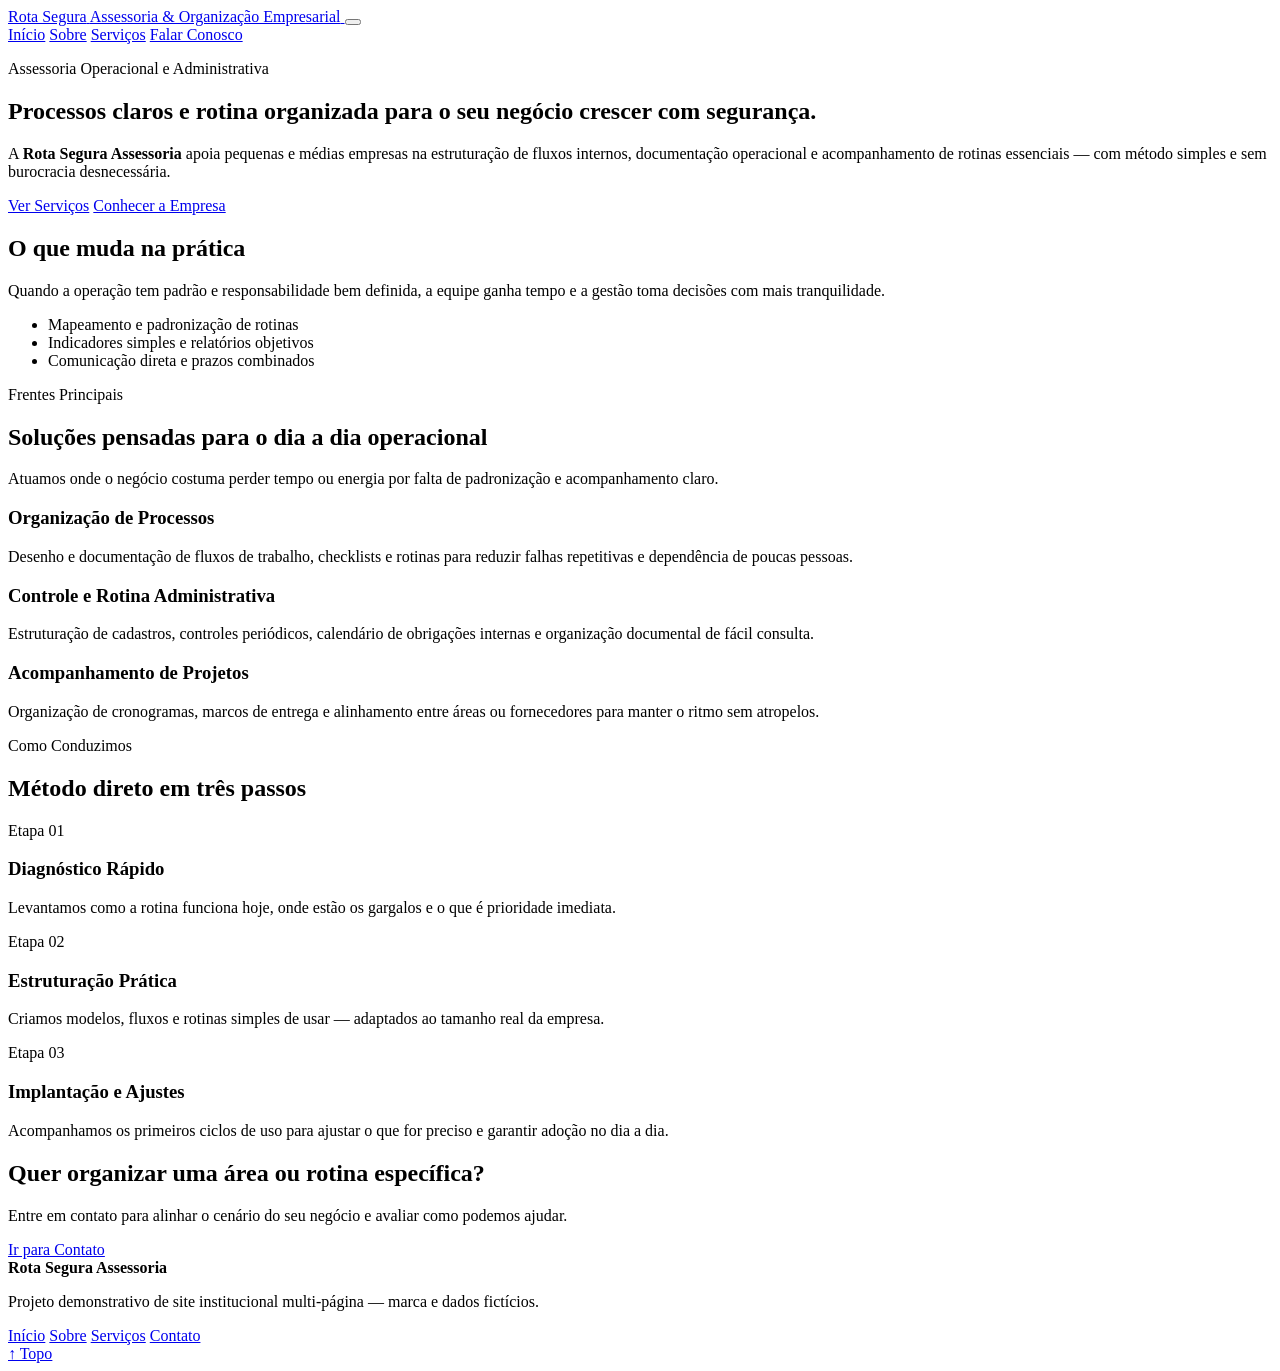
==== index.html @ ccd96f92 "Upload index.html" ====
<!DOCTYPE html>
<html lang="pt-BR">
<head>
  <meta charset="UTF-8" />
  <meta name="viewport" content="width=device-width, initial-scale=1.0" />
  <title>Rota Segura Assessoria | Organização e Apoio Empresarial</title>
  <meta
    name="description"
    content="Site institucional demonstrativo da Rota Segura Assessoria: organização de processos, rotina administrativa e apoio operacional para empresas e empreendedores."
  />
  <link rel="stylesheet" href="css/styles.css" />
</head>
<body id="topo">
  <header class="site-header">
    <div class="container header-inner">
      <a href="index.html" class="brand" aria-label="Rota Segura Assessoria - Página Inicial">
        <span class="brand-name">Rota Segura</span>
        <span class="brand-sub">Assessoria & Organização Empresarial</span>
      </a>

      <button
        class="nav-toggle"
        type="button"
        aria-label="Abrir menu de navegação"
        aria-expanded="false"
        aria-controls="main-nav"
      >
        <span></span>
        <span></span>
        <span></span>
      </button>

      <nav class="main-nav" id="main-nav" aria-label="Navegação principal">
        <a href="index.html">Início</a>
        <a href="sobre.html">Sobre</a>
        <a href="servicos.html">Serviços</a>
        <a href="contato.html" class="btn btn-sm btn-accent">Falar Conosco</a>
      </nav>
    </div>
  </header>

  <main>
    <section class="hero">
      <div class="container hero-grid">
        <div>
          <p class="eyebrow">Assessoria Operacional e Administrativa</p>
          <h1>Processos claros e rotina organizada para o seu negócio crescer com segurança.</h1>
          <p class="hero-lead">
            A <strong>Rota Segura Assessoria</strong> apoia pequenas e médias empresas na
            estruturação de fluxos internos, documentação operacional e acompanhamento de rotinas
            essenciais — com método simples e sem burocracia desnecessária.
          </p>
          <div class="hero-actions">
            <a href="servicos.html" class="btn btn-accent">Ver Serviços</a>
            <a href="sobre.html" class="btn btn-outline-light">Conhecer a Empresa</a>
          </div>
        </div>

        <aside class="hero-panel" aria-label="Destaques da assessoria">
          <h2>O que muda na prática</h2>
          <p>
            Quando a operação tem padrão e responsabilidade bem definida, a equipe ganha tempo e a
            gestão toma decisões com mais tranquilidade.
          </p>
          <ul class="checklist">
            <li>Mapeamento e padronização de rotinas</li>
            <li>Indicadores simples e relatórios objetivos</li>
            <li>Comunicação direta e prazos combinados</li>
          </ul>
        </aside>
      </div>
    </section>

    <section class="section">
      <div class="container">
        <div class="section-header">
          <p class="eyebrow">Frentes Principais</p>
          <h2>Soluções pensadas para o dia a dia operacional</h2>
          <p>
            Atuamos onde o negócio costuma perder tempo ou energia por falta de padronização e
            acompanhamento claro.
          </p>
        </div>

        <div class="grid-3">
          <article class="card">
            <h3>Organização de Processos</h3>
            <p>
              Desenho e documentação de fluxos de trabalho, checklists e rotinas para reduzir falhas
              repetitivas e dependência de poucas pessoas.
            </p>
          </article>

          <article class="card">
            <h3>Controle e Rotina Administrativa</h3>
            <p>
              Estruturação de cadastros, controles periódicos, calendário de obrigações internas e
              organização documental de fácil consulta.
            </p>
          </article>

          <article class="card">
            <h3>Acompanhamento de Projetos</h3>
            <p>
              Organização de cronogramas, marcos de entrega e alinhamento entre áreas ou
              fornecedores para manter o ritmo sem atropelos.
            </p>
          </article>
        </div>
      </div>
    </section>

    <section class="section section-alt">
      <div class="container">
        <div class="section-header">
          <p class="eyebrow">Como Conduzimos</p>
          <h2>Método direto em três passos</h2>
        </div>

        <div class="grid-3">
          <article class="card">
            <span class="step-badge">Etapa 01</span>
            <h3>Diagnóstico Rápido</h3>
            <p>
              Levantamos como a rotina funciona hoje, onde estão os gargalos e o que é prioridade
              imediata.
            </p>
          </article>

          <article class="card">
            <span class="step-badge">Etapa 02</span>
            <h3>Estruturação Prática</h3>
            <p>
              Criamos modelos, fluxos e rotinas simples de usar — adaptados ao tamanho real da
              empresa.
            </p>
          </article>

          <article class="card">
            <span class="step-badge">Etapa 03</span>
            <h3>Implantação e Ajustes</h3>
            <p>
              Acompanhamos os primeiros ciclos de uso para ajustar o que for preciso e garantir
              adoção no dia a dia.
            </p>
          </article>
        </div>
      </div>
    </section>

    <section class="cta-strip">
      <div class="container cta-strip-inner">
        <div>
          <h2>Quer organizar uma área ou rotina específica?</h2>
          <p>Entre em contato para alinhar o cenário do seu negócio e avaliar como podemos ajudar.</p>
        </div>
        <a href="contato.html" class="btn btn-accent">Ir para Contato</a>
      </div>
    </section>
  </main>

  <footer class="site-footer">
    <div class="container footer-grid">
      <div>
        <strong>Rota Segura Assessoria</strong>
        <p>Projeto demonstrativo de site institucional multi-página — marca e dados fictícios.</p>
      </div>
      <nav class="footer-links" aria-label="Links do rodapé">
        <a href="index.html">Início</a>
        <a href="sobre.html">Sobre</a>
        <a href="servicos.html">Serviços</a>
        <a href="contato.html">Contato</a>
      </nav>
    </div>
  </footer>

  <a href="#topo" class="back-to-top-float" id="back-to-top-float" aria-label="Voltar ao topo">
    ↑ Topo
  </a>

  <script src="js/script.js"></script>
</body>
</html>
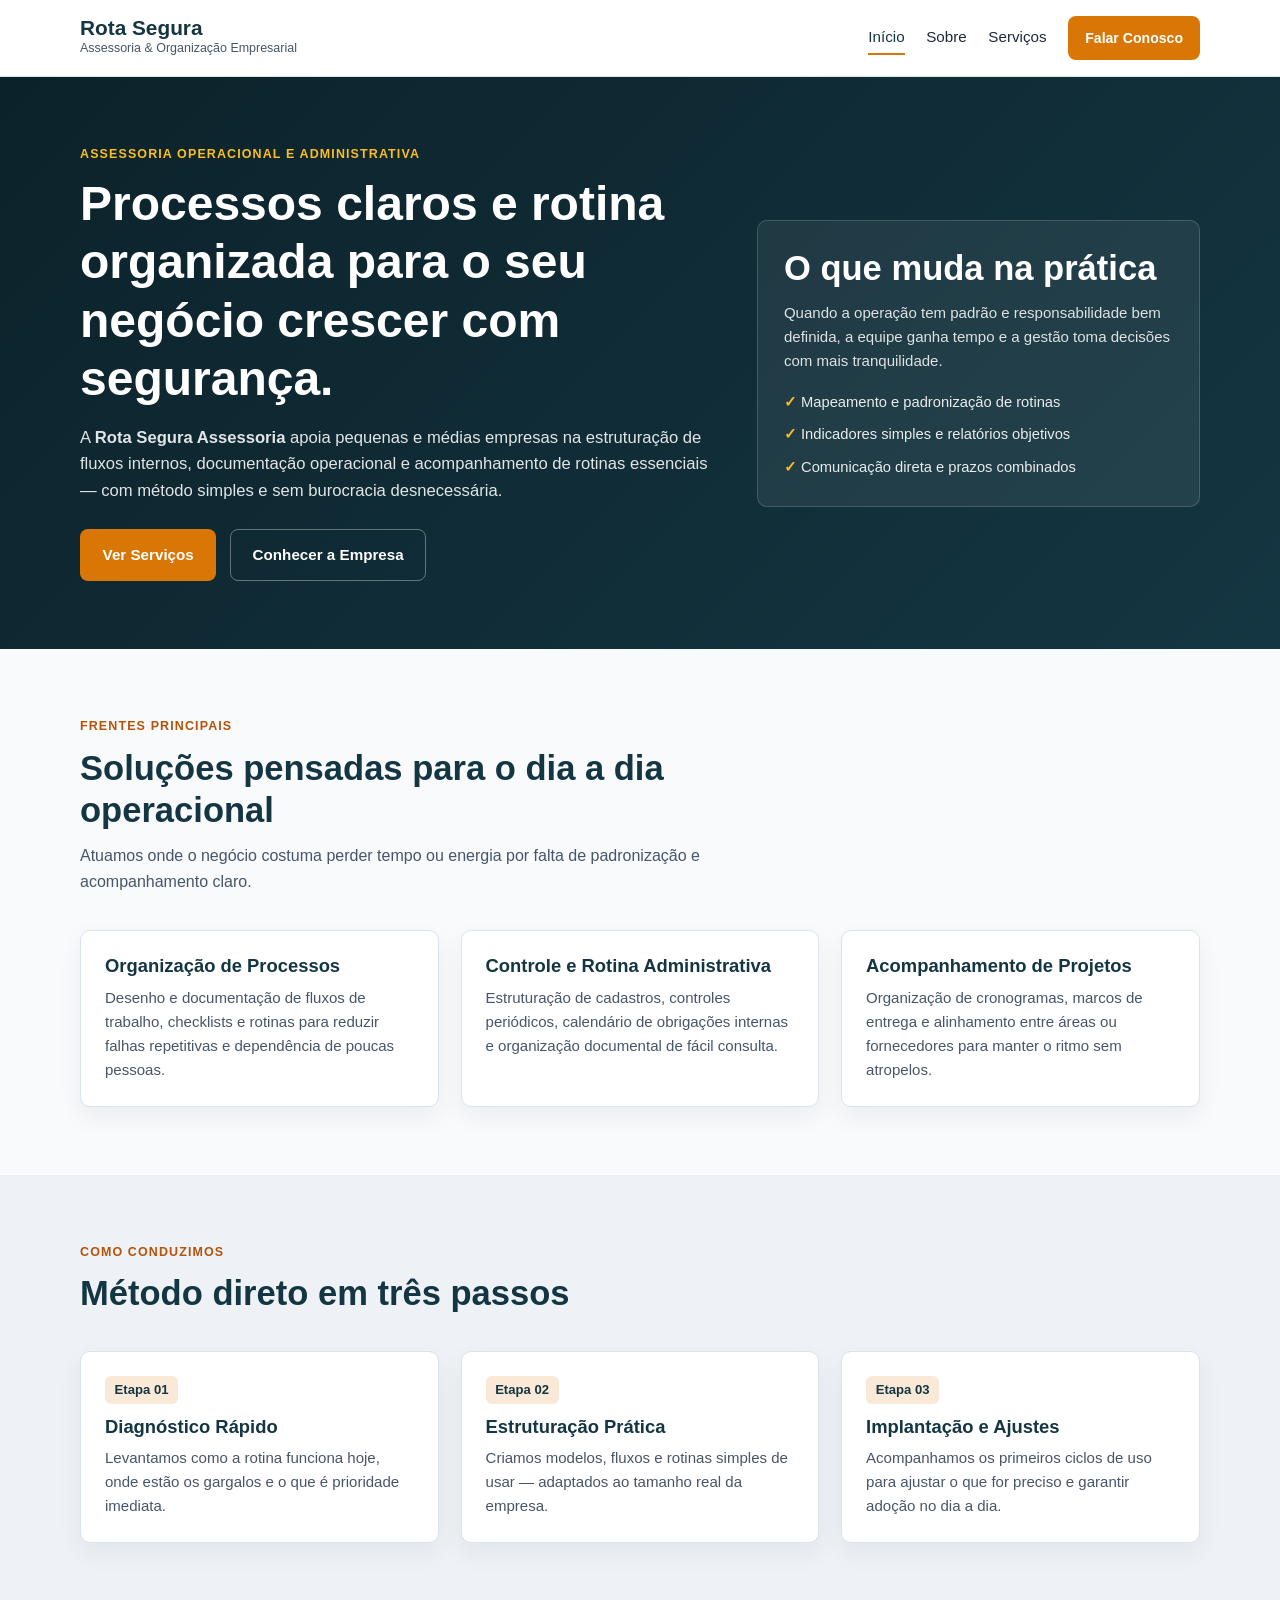
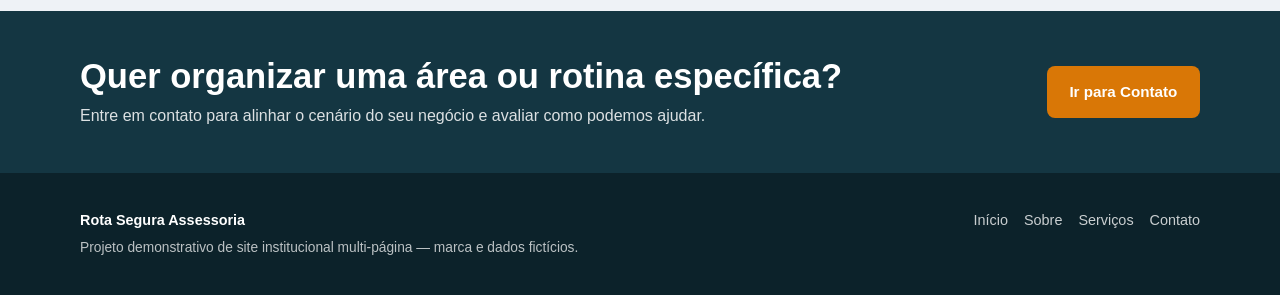
==== commit 11ba2b6e: "Upload servicos.html" ====
--- a/index.html
+++ b/index.html
@@ -8,7 +8,7 @@
     name="description"
     content="Site institucional demonstrativo da Rota Segura Assessoria: organização de processos, rotina administrativa e apoio operacional para empresas e empreendedores."
   />
-  <link rel="stylesheet" href="css/styles.css" />
+  <link rel="stylesheet" href="./css/style.css" />
 </head>
 <body id="topo">
   <header class="site-header">
@@ -178,6 +178,6 @@
     ↑ Topo
   </a>
 
-  <script src="js/script.js"></script>
+  <script src="./js/script.js"></script>
 </body>
 </html>
--- a/css/style.css
+++ b/css/style.css
@@ -0,0 +1,609 @@
+:root {
+  --brand-primary: #143642;
+  --brand-dark: #0c222a;
+  --brand-accent: #d97706;
+  --brand-accent-hover: #b45309;
+  --surface-page: #f8fafc;
+  --surface-card: #ffffff;
+  --surface-alt: #eef2f6;
+  --ink-main: #1e293b;
+  --ink-muted: #475569;
+  --line-subtle: #dbe3ec;
+  --radius: 10px;
+  --shadow: 0 10px 26px rgba(12, 34, 42, 0.06);
+}
+
+*,
+*::before,
+*::after {
+  box-sizing: border-box;
+}
+
+html {
+  scroll-behavior: smooth;
+}
+
+body {
+  margin: 0;
+  font-family: -apple-system, BlinkMacSystemFont, "Segoe UI", Roboto, Helvetica, Arial, sans-serif;
+  background-color: var(--surface-page);
+  color: var(--ink-main);
+  line-height: 1.6;
+}
+
+[id] {
+  scroll-margin-top: 88px;
+}
+
+#topo {
+  scroll-margin-top: 0;
+}
+
+h1,
+h2,
+h3 {
+  margin-top: 0;
+  line-height: 1.22;
+  color: var(--brand-primary);
+}
+
+h1 {
+  font-size: clamp(2.05rem, 3.8vw, 3rem);
+  margin-bottom: 1rem;
+}
+
+h2 {
+  font-size: clamp(1.6rem, 2.7vw, 2.2rem);
+  margin-bottom: 0.75rem;
+}
+
+h3 {
+  font-size: 1.15rem;
+  margin-bottom: 0.5rem;
+}
+
+p {
+  margin-top: 0;
+}
+
+a {
+  color: inherit;
+  text-decoration: none;
+}
+
+.container {
+  width: min(1120px, 92%);
+  margin-inline: auto;
+}
+
+.narrow {
+  max-width: 780px;
+}
+
+/* Cabeçalho e navegação */
+.site-header {
+  position: sticky;
+  top: 0;
+  z-index: 100;
+  background: rgba(255, 255, 255, 0.96);
+  backdrop-filter: blur(8px);
+  border-bottom: 1px solid var(--line-subtle);
+}
+
+.header-inner {
+  display: flex;
+  align-items: center;
+  justify-content: space-between;
+  min-height: 76px;
+  gap: 1.5rem;
+}
+
+.brand {
+  display: flex;
+  flex-direction: column;
+}
+
+.brand-name {
+  font-size: 1.3rem;
+  font-weight: 800;
+  color: var(--brand-primary);
+  line-height: 1.1;
+}
+
+.brand-sub {
+  font-size: 0.78rem;
+  color: var(--ink-muted);
+}
+
+.main-nav {
+  display: flex;
+  align-items: center;
+  gap: 1.35rem;
+}
+
+.main-nav a:not(.btn) {
+  font-size: 0.95rem;
+  font-weight: 500;
+  color: var(--ink-main);
+  padding-block: 0.25rem;
+  border-bottom: 2px solid transparent;
+}
+
+.main-nav a:not(.btn):hover,
+.main-nav a.is-active {
+  color: var(--brand-primary);
+  border-bottom-color: var(--brand-accent);
+}
+
+.nav-toggle {
+  display: none;
+  flex-direction: column;
+  gap: 5px;
+  background: transparent;
+  border: 1px solid var(--line-subtle);
+  border-radius: 8px;
+  padding: 0.55rem;
+  cursor: pointer;
+}
+
+.nav-toggle span {
+  display: block;
+  width: 22px;
+  height: 2px;
+  background: var(--brand-primary);
+}
+
+/* Botões */
+.btn {
+  display: inline-flex;
+  align-items: center;
+  justify-content: center;
+  padding: 0.82rem 1.35rem;
+  border-radius: 8px;
+  font-weight: 600;
+  font-size: 0.95rem;
+  border: 1px solid transparent;
+  cursor: pointer;
+  transition: background-color 0.2s ease, border-color 0.2s ease;
+}
+
+.btn-sm {
+  padding: 0.58rem 1rem;
+  font-size: 0.88rem;
+}
+
+.btn-accent {
+  background-color: var(--brand-accent);
+  color: #ffffff;
+}
+
+.btn-accent:hover {
+  background-color: var(--brand-accent-hover);
+}
+
+.btn-outline-light {
+  border-color: rgba(255, 255, 255, 0.35);
+  color: #ffffff;
+}
+
+.btn-outline-light:hover {
+  border-color: #ffffff;
+  background: rgba(255, 255, 255, 0.08);
+}
+
+.btn-block {
+  width: 100%;
+}
+
+/* Hero e cabeçalho interno */
+.hero {
+  background: linear-gradient(135deg, var(--brand-dark) 0%, var(--brand-primary) 100%);
+  color: #ffffff;
+  padding: 4.25rem 0;
+}
+
+.hero-grid {
+  display: grid;
+  grid-template-columns: 1.3fr 0.9fr;
+  gap: 2.25rem;
+  align-items: center;
+}
+
+.hero h1,
+.hero-panel h2,
+.page-banner h1 {
+  color: #ffffff;
+}
+
+.eyebrow {
+  font-size: 0.78rem;
+  font-weight: 700;
+  text-transform: uppercase;
+  letter-spacing: 0.09em;
+  color: #fbbf24;
+  margin-bottom: 0.6rem;
+}
+
+.section-header .eyebrow {
+  color: var(--brand-accent-hover);
+}
+
+.hero-lead {
+  color: rgba(255, 255, 255, 0.88);
+  font-size: 1.04rem;
+  margin-bottom: 1.5rem;
+}
+
+.hero-actions {
+  display: flex;
+  flex-wrap: wrap;
+  gap: 0.85rem;
+}
+
+.hero-panel {
+  background: rgba(255, 255, 255, 0.07);
+  border: 1px solid rgba(255, 255, 255, 0.16);
+  border-radius: var(--radius);
+  padding: 1.65rem;
+}
+
+.hero-panel p {
+  color: rgba(255, 255, 255, 0.85);
+  font-size: 0.94rem;
+  margin-bottom: 1.1rem;
+}
+
+.checklist {
+  list-style: none;
+  padding: 0;
+  margin: 0;
+  display: grid;
+  gap: 0.55rem;
+  font-size: 0.92rem;
+  color: rgba(255, 255, 255, 0.9);
+}
+
+.checklist li::before {
+  content: "✓ ";
+  color: #fbbf24;
+  font-weight: 700;
+}
+
+.page-banner {
+  background: linear-gradient(135deg, var(--brand-dark) 0%, var(--brand-primary) 100%);
+  color: #ffffff;
+  padding: 3rem 0;
+}
+
+.page-banner p {
+  color: rgba(255, 255, 255, 0.86);
+  max-width: 660px;
+  margin-bottom: 0;
+}
+
+/* Seções e grades */
+.section {
+  padding: 4.25rem 0;
+}
+
+.section-alt {
+  background-color: var(--surface-alt);
+}
+
+.section-header {
+  max-width: 680px;
+  margin-bottom: 2.25rem;
+}
+
+.section-header p:last-child {
+  color: var(--ink-muted);
+  margin-bottom: 0;
+}
+
+.grid-3 {
+  display: grid;
+  grid-template-columns: repeat(3, 1fr);
+  gap: 1.35rem;
+}
+
+.grid-2 {
+  display: grid;
+  grid-template-columns: repeat(2, 1fr);
+  gap: 1.5rem;
+  align-items: start;
+}
+
+.card {
+  background: var(--surface-card);
+  border: 1px solid var(--line-subtle);
+  border-radius: var(--radius);
+  padding: 1.5rem;
+  box-shadow: var(--shadow);
+}
+
+.card p {
+  color: var(--ink-muted);
+  font-size: 0.94rem;
+  margin-bottom: 0;
+}
+
+.card-list {
+  margin: 0.85rem 0 0;
+  padding-left: 1.1rem;
+  color: var(--ink-muted);
+  font-size: 0.9rem;
+}
+
+.card-list li {
+  margin-bottom: 0.35rem;
+}
+
+.step-badge {
+  display: inline-block;
+  font-size: 0.82rem;
+  font-weight: 700;
+  color: var(--brand-primary);
+  background: rgba(217, 119, 6, 0.16);
+  padding: 0.22rem 0.6rem;
+  border-radius: 6px;
+  margin-bottom: 0.75rem;
+}
+
+/* CTA intermediário */
+.cta-strip {
+  background: var(--brand-primary);
+  color: #ffffff;
+  padding: 2.75rem 0;
+}
+
+.cta-strip-inner {
+  display: flex;
+  align-items: center;
+  justify-content: space-between;
+  gap: 1.5rem;
+  flex-wrap: wrap;
+}
+
+.cta-strip h2 {
+  color: #ffffff;
+  margin-bottom: 0.35rem;
+}
+
+.cta-strip p {
+  color: rgba(255, 255, 255, 0.85);
+  margin-bottom: 0;
+}
+
+/* FAQ e formulário */
+.faq-list {
+  display: grid;
+  gap: 0.8rem;
+}
+
+.faq-item {
+  background: var(--surface-card);
+  border: 1px solid var(--line-subtle);
+  border-radius: var(--radius);
+  overflow: hidden;
+}
+
+.faq-question {
+  width: 100%;
+  background: transparent;
+  border: 0;
+  padding: 1.05rem 1.25rem;
+  display: flex;
+  align-items: center;
+  justify-content: space-between;
+  gap: 1rem;
+  text-align: left;
+  font-family: inherit;
+  font-size: 0.98rem;
+  font-weight: 600;
+  color: var(--brand-primary);
+  cursor: pointer;
+}
+
+.faq-icon {
+  font-size: 1.25rem;
+  line-height: 1;
+  color: var(--brand-accent-hover);
+}
+
+.faq-answer {
+  display: none;
+  padding: 0 1.25rem 1.1rem;
+}
+
+.faq-answer.is-open {
+  display: block;
+}
+
+.faq-answer p {
+  margin-bottom: 0;
+  color: var(--ink-muted);
+  font-size: 0.93rem;
+}
+
+.form-box {
+  background: var(--surface-card);
+  border: 1px solid var(--line-subtle);
+  border-radius: var(--radius);
+  padding: 1.65rem;
+  box-shadow: var(--shadow);
+}
+
+.form-group {
+  margin-bottom: 1rem;
+}
+
+.form-group label {
+  display: block;
+  font-size: 0.88rem;
+  font-weight: 600;
+  color: var(--brand-primary);
+  margin-bottom: 0.35rem;
+}
+
+.form-group input,
+.form-group select,
+.form-group textarea {
+  width: 100%;
+  padding: 0.72rem 0.85rem;
+  border: 1px solid #cbd5e1;
+  border-radius: 8px;
+  font-family: inherit;
+  font-size: 0.95rem;
+  color: var(--ink-main);
+  background: #ffffff;
+}
+
+.form-group input:focus,
+.form-group select:focus,
+.form-group textarea:focus {
+  outline: 2px solid rgba(217, 119, 6, 0.3);
+  border-color: var(--brand-primary);
+}
+
+.form-feedback {
+  margin-top: 0.8rem;
+  margin-bottom: 0;
+  font-size: 0.9rem;
+  font-weight: 500;
+}
+
+.form-feedback.is-error {
+  color: #b42318;
+}
+
+.form-feedback.is-success {
+  color: #067647;
+}
+
+/* Rodapé e botão flutuante */
+.site-footer {
+  background: var(--brand-dark);
+  color: rgba(255, 255, 255, 0.78);
+  padding: 2.25rem 0;
+  font-size: 0.9rem;
+}
+
+.footer-grid {
+  display: grid;
+  grid-template-columns: 1.4fr 1fr;
+  gap: 1.5rem;
+  align-items: start;
+}
+
+.site-footer strong {
+  display: block;
+  color: #ffffff;
+  margin-bottom: 0.3rem;
+}
+
+.site-footer p {
+  margin-bottom: 0;
+  color: rgba(255, 255, 255, 0.72);
+  font-size: 0.86rem;
+}
+
+.footer-links {
+  display: flex;
+  flex-wrap: wrap;
+  gap: 1rem;
+  justify-content: flex-end;
+}
+
+.footer-links a:hover {
+  color: #fbbf24;
+}
+
+.back-to-top-float {
+  position: fixed;
+  right: 20px;
+  bottom: 20px;
+  z-index: 90;
+  display: inline-flex;
+  align-items: center;
+  gap: 0.3rem;
+  padding: 0.62rem 0.92rem;
+  border-radius: 999px;
+  background-color: var(--brand-dark);
+  color: #ffffff;
+  border: 1px solid rgba(251, 191, 36, 0.55);
+  font-size: 0.84rem;
+  font-weight: 600;
+  box-shadow: 0 8px 20px rgba(12, 34, 42, 0.25);
+  opacity: 0;
+  visibility: hidden;
+  transform: translateY(10px);
+  transition: opacity 0.2s ease, transform 0.2s ease, visibility 0.2s ease, background-color 0.2s ease;
+}
+
+.back-to-top-float.is-visible {
+  opacity: 1;
+  visibility: visible;
+  transform: translateY(0);
+}
+
+.back-to-top-float:hover {
+  background-color: var(--brand-accent);
+  color: #ffffff;
+}
+
+/* Responsividade */
+@media (max-width: 900px) {
+  .hero-grid,
+  .grid-2,
+  .footer-grid {
+    grid-template-columns: 1fr;
+  }
+
+  .grid-3 {
+    grid-template-columns: 1fr 1fr;
+  }
+
+  .footer-links {
+    justify-content: flex-start;
+  }
+}
+
+@media (max-width: 680px) {
+  .nav-toggle {
+    display: flex;
+  }
+
+  .main-nav {
+    display: none;
+    position: absolute;
+    top: 76px;
+    left: 0;
+    right: 0;
+    background: #ffffff;
+    border-bottom: 1px solid var(--line-subtle);
+    flex-direction: column;
+    align-items: stretch;
+    padding: 1.2rem 4%;
+    gap: 0.9rem;
+  }
+
+  .main-nav.is-open {
+    display: flex;
+  }
+
+  .grid-3 {
+    grid-template-columns: 1fr;
+  }
+
+  .hero,
+  .section {
+    padding: 3.2rem 0;
+  }
+
+  .back-to-top-float {
+    right: 14px;
+    bottom: 14px;
+    padding: 0.58rem 0.85rem;
+    font-size: 0.82rem;
+  }
+}
